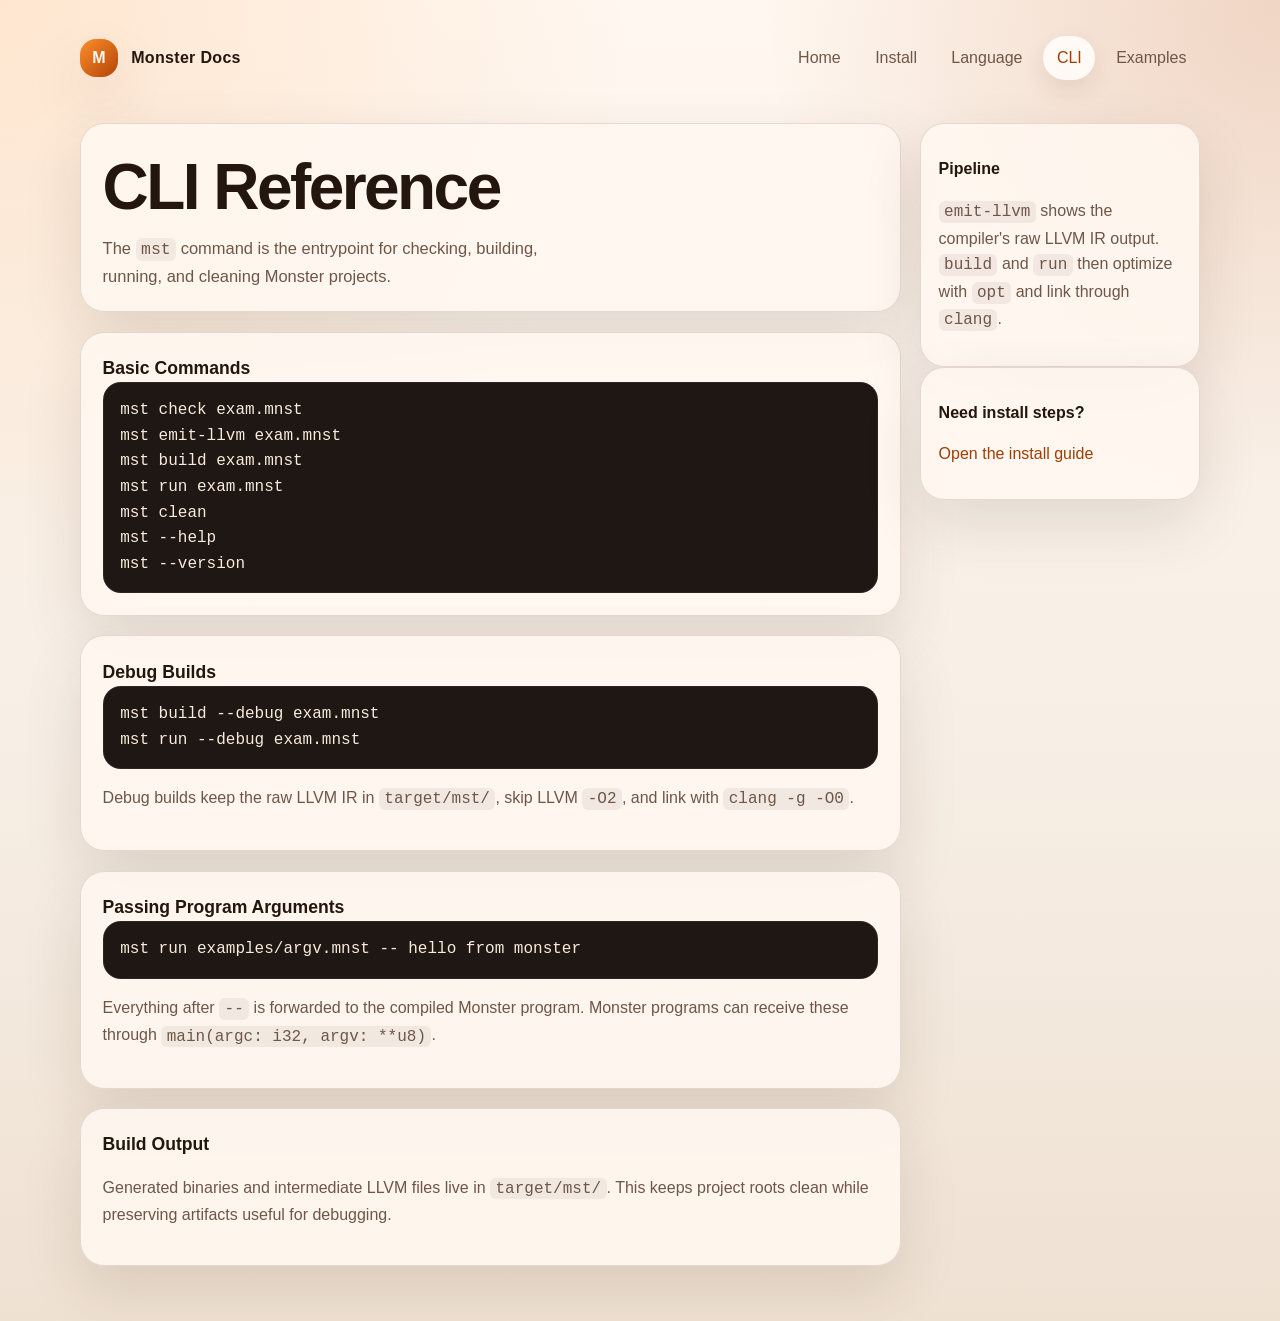
==== docs/cli.html @ 4ac9100d "Add static HTML docs" ====
<!doctype html>
<html lang="en">
  <head>
    <meta charset="utf-8">
    <meta name="viewport" content="width=device-width, initial-scale=1">
    <title>CLI · Monster Docs</title>
    <link rel="stylesheet" href="./styles.css">
  </head>
  <body>
    <div class="site-shell">
      <header class="topbar">
        <a class="brand" href="./index.html">
          <span class="brand-mark">M</span>
          <span>Monster Docs</span>
        </a>
        <nav class="nav" aria-label="Primary">
          <a href="./index.html">Home</a>
          <a href="./install.html">Install</a>
          <a href="./language.html">Language</a>
          <a aria-current="page" href="./cli.html">CLI</a>
          <a href="./examples.html">Examples</a>
        </nav>
      </header>

      <main class="layout">
        <div>
          <section class="page-header">
            <h1>CLI Reference</h1>
            <p>The <code>mst</code> command is the entrypoint for checking, building, running, and cleaning Monster projects.</p>
          </section>

          <section class="section">
            <h2>Basic Commands</h2>
            <pre><code>mst check exam.mnst
mst emit-llvm exam.mnst
mst build exam.mnst
mst run exam.mnst
mst clean
mst --help
mst --version</code></pre>
          </section>

          <section class="section">
            <h2>Debug Builds</h2>
            <pre><code>mst build --debug exam.mnst
mst run --debug exam.mnst</code></pre>
            <p>
              Debug builds keep the raw LLVM IR in <code>target/mst/</code>, skip LLVM <code>-O2</code>,
              and link with <code>clang -g -O0</code>.
            </p>
          </section>

          <section class="section">
            <h2>Passing Program Arguments</h2>
            <pre><code>mst run examples/argv.mnst -- hello from monster</code></pre>
            <p>
              Everything after <code>--</code> is forwarded to the compiled Monster program. Monster
              programs can receive these through <code>main(argc: i32, argv: **u8)</code>.
            </p>
          </section>

          <section class="section">
            <h2>Build Output</h2>
            <p>
              Generated binaries and intermediate LLVM files live in <code>target/mst/</code>.
              This keeps project roots clean while preserving artifacts useful for debugging.
            </p>
          </section>
        </div>

        <aside class="sidebar">
          <div class="note">
            <p><strong>Pipeline</strong></p>
            <p><code>emit-llvm</code> shows the compiler's raw LLVM IR output. <code>build</code> and <code>run</code> then optimize with <code>opt</code> and link through <code>clang</code>.</p>
          </div>
          <div class="note">
            <p><strong>Need install steps?</strong></p>
            <p><a href="./install.html">Open the install guide</a></p>
          </div>
        </aside>
      </main>
    </div>
  </body>
</html>
---- docs/styles.css ----
:root {
  --bg: #f7efe6;
  --surface: rgba(255, 248, 241, 0.88);
  --surface-strong: #fffaf5;
  --text: #23160f;
  --muted: #6f5647;
  --line: rgba(75, 47, 31, 0.14);
  --accent: #d56318;
  --accent-dark: #9f3e05;
  --accent-soft: rgba(213, 99, 24, 0.12);
  --shadow: 0 24px 60px rgba(61, 33, 16, 0.12);
  --code-bg: #1f1713;
  --code-text: #f8ebdd;
}

* {
  box-sizing: border-box;
}

html {
  scroll-behavior: smooth;
}

body {
  margin: 0;
  font-family: "IBM Plex Sans", "Segoe UI", sans-serif;
  color: var(--text);
  background:
    radial-gradient(circle at top left, rgba(255, 176, 104, 0.24), transparent 34%),
    radial-gradient(circle at top right, rgba(181, 78, 17, 0.2), transparent 28%),
    linear-gradient(180deg, #fff7f0 0%, var(--bg) 54%, #efe1d2 100%);
  line-height: 1.6;
}

a {
  color: var(--accent-dark);
  text-decoration: none;
}

a:hover {
  text-decoration: underline;
}

code,
pre {
  font-family: "IBM Plex Mono", "SFMono-Regular", monospace;
}

pre {
  margin: 0;
  padding: 1rem 1.1rem;
  overflow-x: auto;
  background: var(--code-bg);
  color: var(--code-text);
  border-radius: 18px;
  box-shadow: inset 0 0 0 1px rgba(255, 255, 255, 0.06);
}

code {
  padding: 0.12rem 0.34rem;
  background: rgba(35, 22, 15, 0.06);
  border-radius: 6px;
}

pre code {
  padding: 0;
  background: transparent;
}

.site-shell {
  width: min(1120px, calc(100% - 2rem));
  margin: 0 auto;
  padding: 1.25rem 0 4rem;
}

.topbar {
  display: flex;
  flex-wrap: wrap;
  align-items: center;
  justify-content: space-between;
  gap: 1rem;
  padding: 1rem 0 1.5rem;
}

.brand {
  display: inline-flex;
  align-items: center;
  gap: 0.8rem;
  font-weight: 700;
  letter-spacing: 0.02em;
  color: var(--text);
}

.brand-mark {
  display: inline-grid;
  place-items: center;
  width: 2.4rem;
  height: 2.4rem;
  border-radius: 16px;
  color: #fff9f5;
  background: linear-gradient(135deg, #ff8e2b 0%, #b14406 100%);
  box-shadow: var(--shadow);
}

.nav {
  display: flex;
  flex-wrap: wrap;
  gap: 0.45rem;
}

.nav a {
  padding: 0.58rem 0.85rem;
  border-radius: 999px;
  color: var(--muted);
}

.nav a[aria-current="page"] {
  background: var(--surface-strong);
  color: var(--accent-dark);
  box-shadow: 0 10px 24px rgba(61, 33, 16, 0.09);
}

.hero,
.content-card {
  background: var(--surface);
  backdrop-filter: blur(18px);
  border: 1px solid var(--line);
  box-shadow: var(--shadow);
  border-radius: 28px;
}

.hero {
  padding: 2rem;
  display: grid;
  gap: 1.5rem;
  grid-template-columns: minmax(0, 1.4fr) minmax(280px, 0.9fr);
}

.eyebrow {
  display: inline-flex;
  align-items: center;
  gap: 0.5rem;
  padding: 0.35rem 0.72rem;
  border-radius: 999px;
  background: var(--accent-soft);
  color: var(--accent-dark);
  font-size: 0.93rem;
  font-weight: 700;
}

.hero h1,
.page-header h1 {
  margin: 0.65rem 0 0;
  font-size: clamp(2.1rem, 5vw, 4rem);
  line-height: 0.98;
  letter-spacing: -0.04em;
}

.hero p,
.page-header p {
  margin: 1rem 0 0;
  max-width: 54ch;
  color: var(--muted);
  font-size: 1.03rem;
}

.hero-actions {
  display: flex;
  flex-wrap: wrap;
  gap: 0.8rem;
  margin-top: 1.4rem;
}

.button {
  display: inline-flex;
  align-items: center;
  justify-content: center;
  padding: 0.8rem 1.05rem;
  border-radius: 14px;
  font-weight: 700;
}

.button-primary {
  color: #fff9f5;
  background: linear-gradient(135deg, #f07823 0%, #ad4206 100%);
}

.button-secondary {
  color: var(--text);
  background: var(--surface-strong);
  border: 1px solid var(--line);
}

.hero-panel {
  display: grid;
  align-content: start;
  gap: 1rem;
  padding: 1.1rem;
  border-radius: 22px;
  background: linear-gradient(180deg, rgba(255, 255, 255, 0.62), rgba(255, 245, 236, 0.72));
  border: 1px solid rgba(75, 47, 31, 0.1);
}

.hero-panel h2,
.section h2 {
  margin: 0;
  font-size: 1.1rem;
}

.panel-list,
.feature-grid,
.card-grid,
.doc-grid,
.link-list {
  margin: 0;
  padding: 0;
  list-style: none;
}

.panel-list li,
.link-list li {
  color: var(--muted);
}

.doc-grid,
.feature-grid,
.card-grid {
  display: grid;
  gap: 1rem;
}

.doc-grid {
  margin-top: 1.4rem;
  grid-template-columns: repeat(auto-fit, minmax(220px, 1fr));
}

.feature-grid,
.card-grid {
  grid-template-columns: repeat(auto-fit, minmax(240px, 1fr));
}

.card,
.feature,
.note,
.page-header,
.section {
  background: var(--surface);
  border: 1px solid var(--line);
  border-radius: 24px;
  box-shadow: var(--shadow);
}

.card,
.feature,
.section,
.page-header {
  padding: 1.35rem;
}

.card h3,
.feature h3,
.section h2,
.section h3 {
  margin-top: 0;
}

.card p,
.feature p,
.section p,
.section li,
.note p {
  color: var(--muted);
}

.section {
  margin-top: 1.2rem;
}

.section ul,
.section ol {
  margin: 0.8rem 0 0;
  padding-left: 1.2rem;
}

.page-header {
  margin-bottom: 1.2rem;
}

.layout {
  display: grid;
  gap: 1.2rem;
  grid-template-columns: minmax(0, 1fr) 280px;
  margin-top: 1.2rem;
}

.sidebar {
  position: sticky;
  top: 1rem;
  align-self: start;
}

.note {
  padding: 1rem 1.1rem;
}

.note strong {
  color: var(--text);
}

.muted {
  color: var(--muted);
}

.footer {
  margin-top: 1.8rem;
  padding-top: 1rem;
  color: var(--muted);
  border-top: 1px solid var(--line);
}

@media (max-width: 920px) {
  .hero,
  .layout {
    grid-template-columns: 1fr;
  }

  .sidebar {
    position: static;
  }
}

@media (max-width: 640px) {
  .site-shell {
    width: min(100% - 1rem, 1120px);
  }

  .hero,
  .page-header,
  .section,
  .card,
  .feature {
    padding: 1rem;
    border-radius: 20px;
  }

  .topbar {
    padding-top: 0.6rem;
  }

  .nav {
    width: 100%;
  }
}
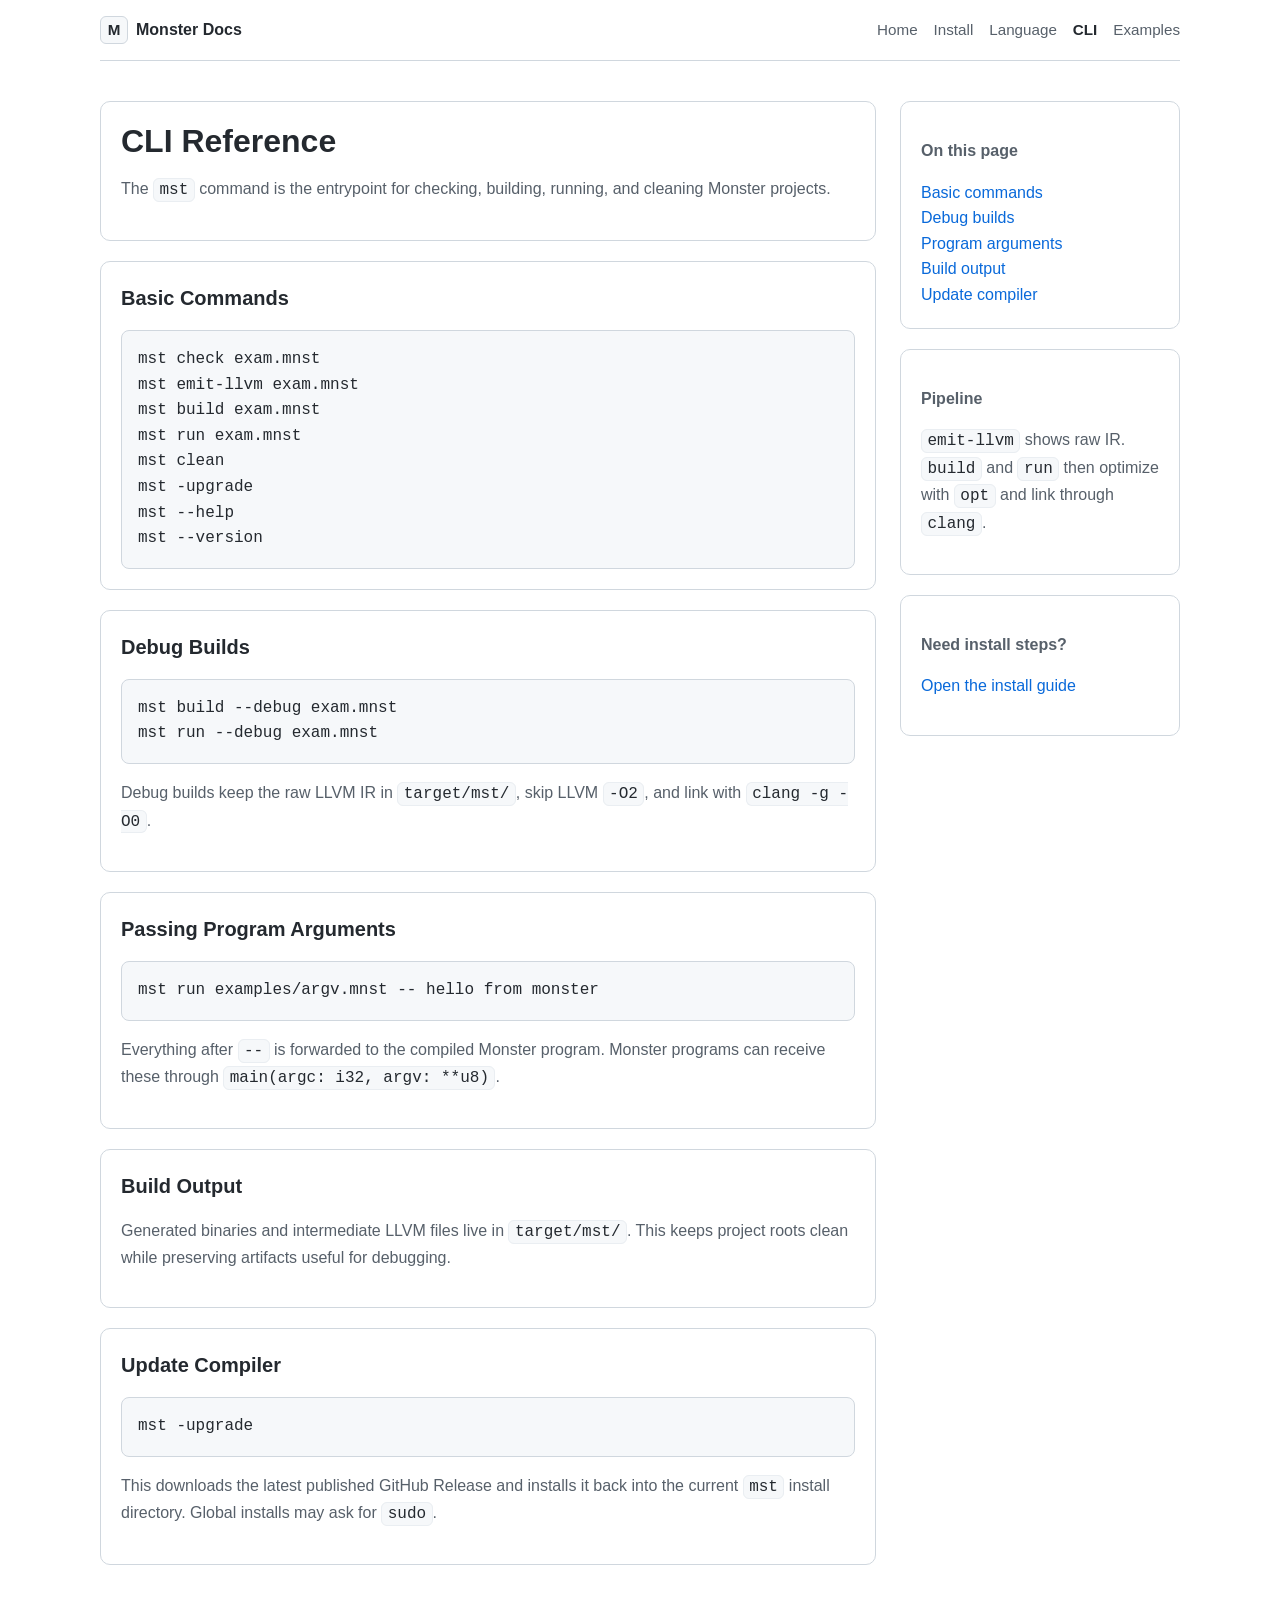
==== commit 8e351f54: "Add compiler upgrade command and lexer parity test" ====
--- a/docs/cli.html
+++ b/docs/cli.html
@@ -29,18 +29,19 @@
             <p>The <code>mst</code> command is the entrypoint for checking, building, running, and cleaning Monster projects.</p>
           </section>
 
-          <section class="section">
+          <section class="section" id="basic">
             <h2>Basic Commands</h2>
             <pre><code>mst check exam.mnst
 mst emit-llvm exam.mnst
 mst build exam.mnst
 mst run exam.mnst
 mst clean
+mst -upgrade
 mst --help
 mst --version</code></pre>
           </section>
 
-          <section class="section">
+          <section class="section" id="debug">
             <h2>Debug Builds</h2>
             <pre><code>mst build --debug exam.mnst
 mst run --debug exam.mnst</code></pre>
@@ -50,7 +51,7 @@
             </p>
           </section>
 
-          <section class="section">
+          <section class="section" id="args">
             <h2>Passing Program Arguments</h2>
             <pre><code>mst run examples/argv.mnst -- hello from monster</code></pre>
             <p>
@@ -59,19 +60,38 @@
             </p>
           </section>
 
-          <section class="section">
+          <section class="section" id="output">
             <h2>Build Output</h2>
             <p>
               Generated binaries and intermediate LLVM files live in <code>target/mst/</code>.
               This keeps project roots clean while preserving artifacts useful for debugging.
             </p>
           </section>
+
+          <section class="section" id="upgrade">
+            <h2>Update Compiler</h2>
+            <pre><code>mst -upgrade</code></pre>
+            <p>
+              This downloads the latest published GitHub Release and installs it back into the
+              current <code>mst</code> install directory. Global installs may ask for <code>sudo</code>.
+            </p>
+          </section>
         </div>
 
         <aside class="sidebar">
           <div class="note">
+            <p><strong>On this page</strong></p>
+            <ul class="toc-list">
+              <li><a href="#basic">Basic commands</a></li>
+              <li><a href="#debug">Debug builds</a></li>
+              <li><a href="#args">Program arguments</a></li>
+              <li><a href="#output">Build output</a></li>
+              <li><a href="#upgrade">Update compiler</a></li>
+            </ul>
+          </div>
+          <div class="note">
             <p><strong>Pipeline</strong></p>
-            <p><code>emit-llvm</code> shows the compiler's raw LLVM IR output. <code>build</code> and <code>run</code> then optimize with <code>opt</code> and link through <code>clang</code>.</p>
+            <p><code>emit-llvm</code> shows raw IR. <code>build</code> and <code>run</code> then optimize with <code>opt</code> and link through <code>clang</code>.</p>
           </div>
           <div class="note">
             <p><strong>Need install steps?</strong></p>
--- a/docs/styles.css
+++ b/docs/styles.css
@@ -1,16 +1,13 @@
 :root {
-  --bg: #f7efe6;
-  --surface: rgba(255, 248, 241, 0.88);
-  --surface-strong: #fffaf5;
-  --text: #23160f;
-  --muted: #6f5647;
-  --line: rgba(75, 47, 31, 0.14);
-  --accent: #d56318;
-  --accent-dark: #9f3e05;
-  --accent-soft: rgba(213, 99, 24, 0.12);
-  --shadow: 0 24px 60px rgba(61, 33, 16, 0.12);
-  --code-bg: #1f1713;
-  --code-text: #f8ebdd;
+  --bg: #ffffff;
+  --text: #24292f;
+  --muted: #57606a;
+  --line: #d0d7de;
+  --line-soft: #eaeef2;
+  --link: #0969da;
+  --surface: #f6f8fa;
+  --code-bg: #f6f8fa;
+  --code-text: #24292f;
 }
 
 * {
@@ -23,17 +20,14 @@
 
 body {
   margin: 0;
-  font-family: "IBM Plex Sans", "Segoe UI", sans-serif;
+  background: var(--bg);
   color: var(--text);
-  background:
-    radial-gradient(circle at top left, rgba(255, 176, 104, 0.24), transparent 34%),
-    radial-gradient(circle at top right, rgba(181, 78, 17, 0.2), transparent 28%),
-    linear-gradient(180deg, #fff7f0 0%, var(--bg) 54%, #efe1d2 100%);
+  font-family: -apple-system, BlinkMacSystemFont, "Segoe UI", Helvetica, Arial, sans-serif;
   line-height: 1.6;
 }
 
 a {
-  color: var(--accent-dark);
+  color: var(--link);
   text-decoration: none;
 }
 
@@ -43,34 +37,37 @@
 
 code,
 pre {
-  font-family: "IBM Plex Mono", "SFMono-Regular", monospace;
+  font-family: ui-monospace, SFMono-Regular, SFMono-Regular, Menlo, Consolas, "Liberation Mono", monospace;
+}
+
+code {
+  padding: 0.12rem 0.34rem;
+  background: var(--code-bg);
+  border: 1px solid var(--line-soft);
+  border-radius: 6px;
+  color: var(--code-text);
 }
 
 pre {
-  margin: 0;
-  padding: 1rem 1.1rem;
+  margin: 1rem 0 0;
+  padding: 1rem;
   overflow-x: auto;
   background: var(--code-bg);
+  border: 1px solid var(--line);
+  border-radius: 8px;
   color: var(--code-text);
-  border-radius: 18px;
-  box-shadow: inset 0 0 0 1px rgba(255, 255, 255, 0.06);
-}
-
-code {
-  padding: 0.12rem 0.34rem;
-  background: rgba(35, 22, 15, 0.06);
-  border-radius: 6px;
 }
 
 pre code {
   padding: 0;
+  border: 0;
   background: transparent;
 }
 
 .site-shell {
-  width: min(1120px, calc(100% - 2rem));
+  width: min(1080px, calc(100% - 2rem));
   margin: 0 auto;
-  padding: 1.25rem 0 4rem;
+  padding: 0 0 3rem;
 }
 
 .topbar {
@@ -79,146 +76,145 @@
   align-items: center;
   justify-content: space-between;
   gap: 1rem;
-  padding: 1rem 0 1.5rem;
+  padding: 1rem 0;
+  border-bottom: 1px solid var(--line);
 }
 
 .brand {
   display: inline-flex;
   align-items: center;
-  gap: 0.8rem;
-  font-weight: 700;
-  letter-spacing: 0.02em;
+  gap: 0.5rem;
   color: var(--text);
+  font-weight: 600;
 }
 
 .brand-mark {
-  display: inline-grid;
-  place-items: center;
-  width: 2.4rem;
-  height: 2.4rem;
-  border-radius: 16px;
-  color: #fff9f5;
-  background: linear-gradient(135deg, #ff8e2b 0%, #b14406 100%);
-  box-shadow: var(--shadow);
+  display: inline-flex;
+  align-items: center;
+  justify-content: center;
+  width: 1.75rem;
+  height: 1.75rem;
+  border: 1px solid var(--line);
+  border-radius: 6px;
+  background: var(--surface);
+  font-size: 0.95rem;
 }
 
 .nav {
   display: flex;
   flex-wrap: wrap;
-  gap: 0.45rem;
+  gap: 1rem;
 }
 
 .nav a {
-  padding: 0.58rem 0.85rem;
-  border-radius: 999px;
-  color: var(--muted);
+  color: var(--muted);
+  font-size: 0.95rem;
 }
 
 .nav a[aria-current="page"] {
-  background: var(--surface-strong);
-  color: var(--accent-dark);
-  box-shadow: 0 10px 24px rgba(61, 33, 16, 0.09);
-}
-
+  color: var(--text);
+  font-weight: 600;
+}
+
+.page-header,
 .hero,
-.content-card {
-  background: var(--surface);
-  backdrop-filter: blur(18px);
-  border: 1px solid var(--line);
-  box-shadow: var(--shadow);
-  border-radius: 28px;
+.section,
+.note,
+.card,
+.feature {
+  margin-top: 1.25rem;
+  padding: 1.25rem;
+  border: 1px solid var(--line);
+  border-radius: 10px;
+  background: #fff;
 }
 
 .hero {
-  padding: 2rem;
-  display: grid;
-  gap: 1.5rem;
-  grid-template-columns: minmax(0, 1.4fr) minmax(280px, 0.9fr);
-}
-
-.eyebrow {
-  display: inline-flex;
-  align-items: center;
-  gap: 0.5rem;
-  padding: 0.35rem 0.72rem;
-  border-radius: 999px;
-  background: var(--accent-soft);
-  color: var(--accent-dark);
-  font-size: 0.93rem;
-  font-weight: 700;
+  display: block;
 }
 
 .hero h1,
 .page-header h1 {
-  margin: 0.65rem 0 0;
-  font-size: clamp(2.1rem, 5vw, 4rem);
-  line-height: 0.98;
-  letter-spacing: -0.04em;
+  margin: 0;
+  font-size: 2rem;
+  line-height: 1.2;
 }
 
 .hero p,
-.page-header p {
-  margin: 1rem 0 0;
-  max-width: 54ch;
-  color: var(--muted);
-  font-size: 1.03rem;
+.page-header p,
+.section p,
+.section li,
+.card p,
+.feature p,
+.note p {
+  color: var(--muted);
+}
+
+.eyebrow {
+  display: inline-block;
+  margin-bottom: 0.75rem;
+  color: var(--muted);
+  font-size: 0.9rem;
+  font-weight: 600;
+  text-transform: uppercase;
+  letter-spacing: 0.04em;
 }
 
 .hero-actions {
   display: flex;
   flex-wrap: wrap;
-  gap: 0.8rem;
-  margin-top: 1.4rem;
+  gap: 0.75rem;
+  margin-top: 1rem;
 }
 
 .button {
   display: inline-flex;
   align-items: center;
   justify-content: center;
-  padding: 0.8rem 1.05rem;
-  border-radius: 14px;
-  font-weight: 700;
+  padding: 0.6rem 0.9rem;
+  border: 1px solid var(--line);
+  border-radius: 8px;
+  background: var(--surface);
+  color: var(--text);
+  font-weight: 600;
 }
 
 .button-primary {
-  color: #fff9f5;
-  background: linear-gradient(135deg, #f07823 0%, #ad4206 100%);
+  background: var(--text);
+  color: #fff;
+  border-color: var(--text);
 }
 
 .button-secondary {
-  color: var(--text);
-  background: var(--surface-strong);
-  border: 1px solid var(--line);
+  background: var(--surface);
 }
 
 .hero-panel {
-  display: grid;
-  align-content: start;
-  gap: 1rem;
-  padding: 1.1rem;
-  border-radius: 22px;
-  background: linear-gradient(180deg, rgba(255, 255, 255, 0.62), rgba(255, 245, 236, 0.72));
-  border: 1px solid rgba(75, 47, 31, 0.1);
+  margin-top: 1rem;
+  padding-top: 1rem;
+  border-top: 1px solid var(--line-soft);
 }
 
 .hero-panel h2,
 .section h2 {
   margin: 0;
-  font-size: 1.1rem;
+  font-size: 1.25rem;
 }
 
 .panel-list,
 .feature-grid,
 .card-grid,
 .doc-grid,
-.link-list {
+.link-list,
+.toc-list {
   margin: 0;
   padding: 0;
   list-style: none;
 }
 
 .panel-list li,
-.link-list li {
+.link-list li,
+.toc-list li {
   color: var(--muted);
 }
 
@@ -227,70 +223,19 @@
 .card-grid {
   display: grid;
   gap: 1rem;
-}
-
-.doc-grid {
-  margin-top: 1.4rem;
   grid-template-columns: repeat(auto-fit, minmax(220px, 1fr));
 }
 
-.feature-grid,
-.card-grid {
-  grid-template-columns: repeat(auto-fit, minmax(240px, 1fr));
-}
-
 .card,
-.feature,
-.note,
-.page-header,
-.section {
-  background: var(--surface);
-  border: 1px solid var(--line);
-  border-radius: 24px;
-  box-shadow: var(--shadow);
-}
-
-.card,
-.feature,
-.section,
-.page-header {
-  padding: 1.35rem;
-}
-
-.card h3,
-.feature h3,
-.section h2,
-.section h3 {
+.feature {
   margin-top: 0;
-}
-
-.card p,
-.feature p,
-.section p,
-.section li,
-.note p {
-  color: var(--muted);
-}
-
-.section {
-  margin-top: 1.2rem;
-}
-
-.section ul,
-.section ol {
-  margin: 0.8rem 0 0;
-  padding-left: 1.2rem;
-}
-
-.page-header {
-  margin-bottom: 1.2rem;
 }
 
 .layout {
   display: grid;
-  gap: 1.2rem;
   grid-template-columns: minmax(0, 1fr) 280px;
-  margin-top: 1.2rem;
+  gap: 1.5rem;
+  margin-top: 1.25rem;
 }
 
 .sidebar {
@@ -299,12 +244,38 @@
   align-self: start;
 }
 
-.note {
-  padding: 1rem 1.1rem;
-}
-
-.note strong {
-  color: var(--text);
+.section h3 {
+  margin: 1.2rem 0 0;
+  font-size: 1rem;
+}
+
+.section h3:first-of-type {
+  margin-top: 0.8rem;
+}
+
+.section ul,
+.section ol {
+  margin: 0.75rem 0 0;
+  padding-left: 1.2rem;
+}
+
+.section table {
+  width: 100%;
+  margin-top: 1rem;
+  border-collapse: collapse;
+}
+
+.section th,
+.section td {
+  padding: 0.65rem 0.75rem;
+  border: 1px solid var(--line);
+  text-align: left;
+  vertical-align: top;
+}
+
+.section th {
+  background: var(--surface);
+  font-weight: 600;
 }
 
 .muted {
@@ -312,14 +283,13 @@
 }
 
 .footer {
-  margin-top: 1.8rem;
+  margin-top: 2rem;
   padding-top: 1rem;
   color: var(--muted);
   border-top: 1px solid var(--line);
 }
 
 @media (max-width: 920px) {
-  .hero,
   .layout {
     grid-template-columns: 1fr;
   }
@@ -331,23 +301,20 @@
 
 @media (max-width: 640px) {
   .site-shell {
-    width: min(100% - 1rem, 1120px);
-  }
-
+    width: min(100% - 1rem, 1080px);
+  }
+
+  .hero h1,
+  .page-header h1 {
+    font-size: 1.6rem;
+  }
+
+  .page-header,
   .hero,
-  .page-header,
   .section,
+  .note,
   .card,
   .feature {
     padding: 1rem;
-    border-radius: 20px;
-  }
-
-  .topbar {
-    padding-top: 0.6rem;
-  }
-
-  .nav {
-    width: 100%;
-  }
-}
+  }
+}
